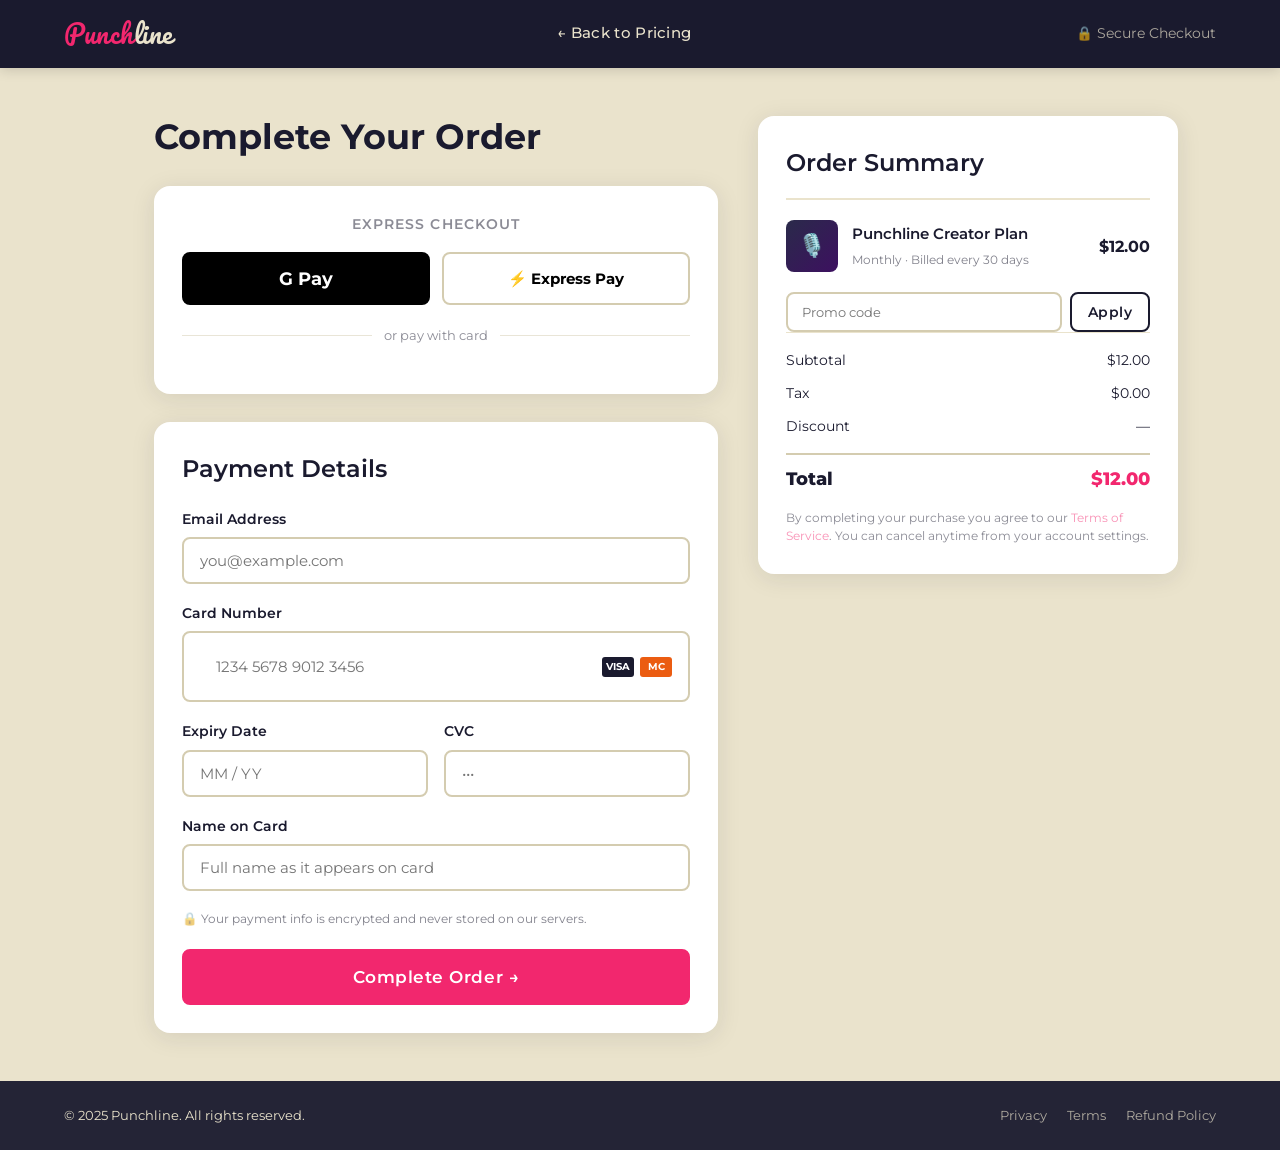
==== checkout.html @ 2063fbf5 "no wonder this didn't work I didn't commit any earlier changes, though it did look like I had" ====
<!DOCTYPE html>
<html lang="en">
<head>
  <meta charset="UTF-8">
  <meta name="viewport" content="width=device-width, initial-scale=1.0">
  <title>Checkout — Punchline</title>
  <link rel="stylesheet" href="css/styles.css">
  <style>
    body { background: var(--cream); }
    .checkout-layout {
      max-width: 1100px; margin: 0 auto;
      padding: 48px 5%;
      display: grid;
      grid-template-columns: 1fr 420px;
      gap: 40px;
      align-items: start;
    }
    .checkout-left h2 { margin-bottom: 28px; }

    /* Express checkout */
    .express-checkout {
      background: var(--white);
      border-radius: var(--radius-lg);
      padding: 28px;
      margin-bottom: 28px;
      box-shadow: var(--shadow);
    }
    .express-checkout h3 { font-size: 0.85rem; letter-spacing: 0.08em; text-transform: uppercase; opacity: 0.5; margin-bottom: 16px; text-align: center; }
    .express-btns { display: flex; gap: 12px; }
    .express-btn {
      flex: 1; padding: 14px; border-radius: var(--radius);
      border: 2px solid var(--cream-dark); background: var(--white);
      font-weight: 700; font-size: 0.95rem; cursor: pointer;
      transition: var(--transition); display: flex; align-items: center; justify-content: center; gap: 8px;
    }
    .express-btn:hover { border-color: var(--navy); box-shadow: var(--shadow); }
    .express-btn.gpay { background: #000; color: #fff; border-color: #000; font-size: 1.1rem; }
    .express-btn.gpay:hover { background: #222; }
    .divider-or {
      display: flex; align-items: center; gap: 12px;
      margin: 20px 0; font-size: 0.82rem; opacity: 0.5;
    }
    .divider-or::before, .divider-or::after { content: ''; flex: 1; height: 1px; background: var(--cream-dark); }

    /* Payment form */
    .payment-form {
      background: var(--white);
      border-radius: var(--radius-lg);
      padding: 28px;
      box-shadow: var(--shadow);
    }
    .payment-form h3 { margin-bottom: 20px; }
    .card-row { display: grid; grid-template-columns: 1fr 1fr; gap: 16px; }

    /* Card input mockup */
    .card-field {
      display: flex; align-items: center;
      border: 2px solid var(--cream-dark);
      border-radius: var(--radius);
      padding: 12px 16px;
      background: var(--white);
      transition: var(--transition);
      gap: 10px;
    }
    .card-field:focus-within { border-color: var(--pink); box-shadow: 0 0 0 3px rgba(242,39,110,0.12); }
    .card-field input { border: none; outline: none; flex: 1; font-family: var(--font-main); font-size: 0.95rem; }
    .card-icons { display: flex; gap: 6px; align-items: center; }
    .card-icon { width: 32px; height: 20px; border-radius: 3px; background: var(--cream-dark); display: flex; align-items: center; justify-content: center; font-size: 0.6rem; font-weight: 700; }

    .secure-note { display: flex; align-items: center; gap: 8px; font-size: 0.78rem; opacity: 0.55; margin-top: 16px; }
    .complete-btn { width: 100%; padding: 16px; margin-top: 20px; font-size: 1.05rem; }

    /* Order summary (right) */
    .order-summary {
      background: var(--white);
      border-radius: var(--radius-lg);
      padding: 28px;
      box-shadow: var(--shadow);
      position: sticky; top: 88px;
    }
    .order-summary h3 { margin-bottom: 20px; padding-bottom: 16px; border-bottom: 2px solid var(--cream); }
    .order-items { display: flex; flex-direction: column; gap: 16px; margin-bottom: 20px; }
    .order-item {
      display: flex; align-items: center; gap: 14px;
    }
    .order-item-img {
      width: 52px; height: 52px; border-radius: var(--radius);
      background: linear-gradient(135deg, var(--navy-light), #3d1060);
      flex-shrink: 0; display: flex; align-items: center; justify-content: center; font-size: 1.4rem;
    }
    .order-item-info { flex: 1; }
    .order-item-info .name { font-weight: 600; font-size: 0.92rem; margin-bottom: 3px; }
    .order-item-info .meta { font-size: 0.78rem; opacity: 0.55; }
    .order-item .price { font-weight: 700; }
    .order-totals { border-top: 1px solid var(--cream); padding-top: 16px; display: flex; flex-direction: column; gap: 10px; }
    .total-row { display: flex; justify-content: space-between; font-size: 0.9rem; }
    .total-row.grand { font-size: 1.1rem; font-weight: 800; padding-top: 10px; border-top: 2px solid var(--cream-dark); margin-top: 4px; }
    .total-row.grand span:last-child { color: var(--pink); }
    .promo-row {
      display: flex; gap: 8px; margin-top: 16px;
    }
    .promo-row input { flex: 1; padding: 10px 14px; border: 2px solid var(--cream-dark); border-radius: var(--radius); font-family: var(--font-main); outline: none; transition: var(--transition); }
    .promo-row input:focus { border-color: var(--pink); }
    .promo-row button { padding: 10px 16px; white-space: nowrap; }

    @media (max-width: 900px) {
      .checkout-layout { grid-template-columns: 1fr; }
      .order-summary { position: static; }
    }
  </style>
</head>
<body>

  <nav class="navbar">
    <a href="index.html" class="logo">Punch<span>line</span></a>
    <div class="nav-links" id="navLinks">
      <a href="pricing.html">← Back to Pricing</a>
    </div>
    <div class="nav-actions">
      <span style="color:var(--cream);font-size:0.85rem;opacity:0.7;">🔒 Secure Checkout</span>
      <button class="hamburger" id="hamburger"><span></span><span></span><span></span></button>
    </div>
  </nav>

  <div class="checkout-layout">

    <!-- LEFT: PAYMENT -->
    <div class="checkout-left">
      <h2>Complete Your Order</h2>

      <!-- Express Checkout -->
      <div class="express-checkout">
        <h3>Express Checkout</h3>
        <div class="express-btns">
          <button class="express-btn gpay">G Pay</button>
          <button class="express-btn">⚡ Express Pay</button>
        </div>
        <div class="divider-or">or pay with card</div>
      </div>

      <!-- Payment Form -->
      <div class="payment-form">
        <h3>Payment Details</h3>

        <div class="form-group">
          <label>Email Address</label>
          <input type="email" placeholder="you@example.com">
        </div>

        <div class="form-group">
          <label>Card Number</label>
          <div class="card-field">
            <input type="text" placeholder="1234 5678 9012 3456" maxlength="19">
            <div class="card-icons">
              <div class="card-icon" style="background:#1a1a2e;color:white;">VISA</div>
              <div class="card-icon" style="background:#eb5c11;color:white;">MC</div>
            </div>
          </div>
        </div>

        <div class="card-row">
          <div class="form-group">
            <label>Expiry Date</label>
            <input type="text" placeholder="MM / YY" maxlength="7">
          </div>
          <div class="form-group">
            <label>CVC</label>
            <input type="text" placeholder="•••" maxlength="4">
          </div>
        </div>

        <div class="form-group">
          <label>Name on Card</label>
          <input type="text" placeholder="Full name as it appears on card">
        </div>

        <div class="secure-note">
          🔒 Your payment info is encrypted and never stored on our servers.
        </div>

        <button class="btn btn-primary complete-btn" onclick="handleCheckout()">
          Complete Order →
        </button>
      </div>
    </div>

    <!-- RIGHT: ORDER SUMMARY -->
    <div class="order-summary">
      <h3>Order Summary</h3>
      <div class="order-items">
        <div class="order-item">
          <div class="order-item-img">🎙️</div>
          <div class="order-item-info">
            <div class="name">Punchline Creator Plan</div>
            <div class="meta">Monthly · Billed every 30 days</div>
          </div>
          <div class="price">$12.00</div>
        </div>
      </div>

      <div class="promo-row">
        <input type="text" placeholder="Promo code">
        <button class="btn btn-outline btn-sm">Apply</button>
      </div>

      <div class="order-totals">
        <div class="total-row"><span>Subtotal</span><span>$12.00</span></div>
        <div class="total-row"><span>Tax</span><span>$0.00</span></div>
        <div class="total-row"><span>Discount</span><span>—</span></div>
        <div class="total-row grand"><span>Total</span><span>$12.00</span></div>
      </div>

      <p style="font-size:0.78rem;opacity:0.5;margin-top:16px;line-height:1.5;">
        By completing your purchase you agree to our <a href="#" style="color:var(--pink);">Terms of Service</a>. You can cancel anytime from your account settings.
      </p>
    </div>

  </div>

  <footer>
    <span>© 2025 Punchline. All rights reserved.</span>
    <div class="footer-links">
      <a href="#">Privacy</a><a href="#">Terms</a><a href="#">Refund Policy</a>
    </div>
  </footer>

  <script>
    function handleCheckout() {
      alert('Order complete! Welcome to Punchline Creator 🎉\n(In production this would process payment and redirect to your dashboard.)');
      window.location.href = 'home2.html';
    }
    document.getElementById('hamburger').addEventListener('click', () => document.getElementById('navLinks').classList.toggle('open'));
  </script>
</body>
</html>
---- css/styles.css ----
/* ============================================
   PUNCHLINE — SHARED STYLES
   Palette: Hot Pink #F2276E | Cream #EAE3CC | Navy #1A1A2E
   Fonts: Montserrat (UI) | Pacifico (brand/scripty)
   ============================================ */

@import url('https://fonts.googleapis.com/css2?family=Montserrat:wght@300;400;500;600;700;800&family=Pacifico&display=swap');

/* ---- CSS VARIABLES ---- */
:root {
  --pink:    #F2276E;
  --pink-dark: #c71d5a;
  --cream:   #EAE3CC;
  --cream-dark: #d4ccb0;
  --navy:    #1A1A2E;
  --navy-light: #2a2a4a;
  --white:   #ffffff;
  --gray-light: #f5f5f0;
  --gray-mid: #aaa;
  --font-main: 'Montserrat', sans-serif;
  --font-brand: 'Pacifico', cursive;
  --radius: 8px;
  --radius-lg: 16px;
  --shadow: 0 4px 24px rgba(26,26,46,0.10);
  --shadow-lg: 0 8px 40px rgba(26,26,46,0.16);
  --transition: 0.22s cubic-bezier(.4,0,.2,1);
}

/* ---- RESET ---- */
*, *::before, *::after { box-sizing: border-box; margin: 0; padding: 0; }
html { scroll-behavior: smooth; }
body {
  font-family: var(--font-main);
  background: var(--cream);
  color: var(--navy);
  line-height: 1.6;
  font-size: 16px;
}
img { max-width: 100%; display: block; }
a { color: inherit; text-decoration: none; }
ul { list-style: none; }
button { cursor: pointer; font-family: var(--font-main); }
input, select, textarea { font-family: var(--font-main); }

/* ---- TYPOGRAPHY ---- */
h1 { font-size: clamp(2rem, 5vw, 3.5rem); font-weight: 800; line-height: 1.1; }
h2 { font-size: clamp(1.4rem, 3vw, 2.2rem); font-weight: 700; line-height: 1.2; }
h3 { font-size: clamp(1.1rem, 2vw, 1.5rem); font-weight: 600; }
h4 { font-size: 1rem; font-weight: 600; }
p  { font-size: 1rem; line-height: 1.7; color: var(--navy); opacity: 0.85; }

.brand-font { font-family: var(--font-brand); }

/* ---- BUTTONS ---- */
.btn {
  display: inline-block;
  padding: 12px 28px;
  border-radius: var(--radius);
  font-weight: 600;
  font-size: 0.95rem;
  letter-spacing: 0.03em;
  transition: var(--transition);
  border: 2px solid transparent;
  cursor: pointer;
}
.btn-primary {
  background: var(--pink);
  color: var(--white);
  border-color: var(--pink);
}
.btn-primary:hover { background: var(--pink-dark); border-color: var(--pink-dark); transform: translateY(-1px); box-shadow: 0 4px 16px rgba(242,39,110,0.3); }
.btn-outline {
  background: transparent;
  color: var(--navy);
  border-color: var(--navy);
}
.btn-outline:hover { background: var(--navy); color: var(--white); transform: translateY(-1px); }
.btn-outline-white {
  background: transparent;
  color: var(--white);
  border-color: var(--white);
}
.btn-outline-white:hover { background: var(--white); color: var(--navy); }
.btn-cream {
  background: var(--cream);
  color: var(--navy);
  border-color: var(--cream);
}
.btn-cream:hover { background: var(--cream-dark); }
.btn-lg { padding: 16px 40px; font-size: 1.05rem; }
.btn-sm { padding: 8px 18px; font-size: 0.85rem; }

/* ---- FORM ELEMENTS ---- */
.form-group { display: flex; flex-direction: column; gap: 6px; margin-bottom: 18px; }
.form-group label { font-weight: 600; font-size: 0.9rem; color: var(--navy); }
.form-group input,
.form-group select,
.form-group textarea {
  padding: 12px 16px;
  border: 2px solid var(--cream-dark);
  border-radius: var(--radius);
  background: var(--white);
  font-size: 0.95rem;
  color: var(--navy);
  transition: var(--transition);
  outline: none;
}
.form-group input:focus,
.form-group select:focus,
.form-group textarea:focus {
  border-color: var(--pink);
  box-shadow: 0 0 0 3px rgba(242,39,110,0.12);
}
.form-group textarea { resize: vertical; min-height: 100px; }

/* ---- NAVBAR SHARED ---- */
.navbar {
  display: flex;
  align-items: center;
  justify-content: space-between;
  padding: 0 5%;
  height: 68px;
  background: var(--navy);
  position: sticky;
  top: 0;
  z-index: 100;
  box-shadow: 0 2px 12px rgba(0,0,0,0.15);
}
.navbar .logo {
  font-family: var(--font-brand);
  font-size: 1.6rem;
  color: var(--pink);
  letter-spacing: 0.02em;
}
.navbar .logo span { color: var(--cream); }
.navbar .nav-links {
  display: flex;
  align-items: center;
  gap: 28px;
}
.navbar .nav-links a {
  color: var(--cream);
  font-weight: 500;
  font-size: 0.92rem;
  letter-spacing: 0.02em;
  transition: var(--transition);
  position: relative;
}
.navbar .nav-links a:hover { color: var(--pink); }
.navbar .nav-links a::after {
  content: '';
  position: absolute;
  bottom: -3px; left: 0;
  width: 0; height: 2px;
  background: var(--pink);
  transition: var(--transition);
}
.navbar .nav-links a:hover::after { width: 100%; }
.navbar .nav-actions { display: flex; gap: 12px; align-items: center; }

/* ---- DEAL BANNER (merch) ---- */
.deal-banner {
  background: var(--pink);
  color: var(--white);
  font-size: 0.85rem;
  font-weight: 600;
  letter-spacing: 0.06em;
  text-align: center;
  padding: 8px 0;
  overflow: hidden;
}
.deal-banner .marquee {
  display: inline-block;
  white-space: nowrap;
  animation: marquee 22s linear infinite;
}
@keyframes marquee {
  0% { transform: translateX(100vw); }
  100% { transform: translateX(-100%); }
}

/* ---- HERO ---- */
.hero {
  min-height: 520px;
  display: flex;
  align-items: center;
  justify-content: center;
  flex-direction: column;
  text-align: center;
  padding: 80px 5%;
  position: relative;
  overflow: hidden;
  background: var(--navy);
}
.hero::before {
  content: '';
  position: absolute; inset: 0;
  background: radial-gradient(ellipse at 60% 40%, rgba(242,39,110,0.18) 0%, transparent 65%),
              radial-gradient(ellipse at 20% 80%, rgba(234,227,204,0.07) 0%, transparent 50%);
  pointer-events: none;
}
.hero h1 { color: var(--white); position: relative; z-index: 1; }
.hero h2 { color: var(--cream); font-weight: 400; font-size: clamp(1rem, 2.5vw, 1.4rem); opacity: 0.85; position: relative; z-index: 1; margin-top: 12px; }
.hero .hero-actions { display: flex; gap: 16px; margin-top: 36px; flex-wrap: wrap; justify-content: center; position: relative; z-index: 1; }
.hero-img-placeholder {
  width: 100%;
  max-height: 380px;
  background: linear-gradient(135deg, var(--navy-light) 0%, #2d1040 100%);
  border-radius: var(--radius-lg);
  display: flex;
  align-items: center;
  justify-content: center;
  color: var(--gray-mid);
  font-size: 0.9rem;
  letter-spacing: 0.08em;
  min-height: 220px;
  overflow: hidden;
  position: relative;
}
.hero-img-placeholder::after {
  content: '[ HERO IMAGE ]';
  position: absolute;
  color: rgba(255,255,255,0.2);
  font-size: 0.8rem;
  letter-spacing: 0.1em;
}

/* ---- CARDS ---- */
.card {
  background: var(--white);
  border-radius: var(--radius-lg);
  box-shadow: var(--shadow);
  overflow: hidden;
  transition: var(--transition);
}
.card:hover { transform: translateY(-4px); box-shadow: var(--shadow-lg); }
.card-body { padding: 24px; }
.card-title { font-weight: 700; font-size: 1.05rem; margin-bottom: 8px; }
.card-text { font-size: 0.9rem; opacity: 0.75; }

/* ---- SECTION WRAPPER ---- */
.section { padding: 72px 5%; }
.section-alt { background: var(--navy); color: var(--white); }
.section-alt p { color: var(--cream); }
.section-cream { background: var(--cream); }
.container { max-width: 1180px; margin: 0 auto; }
.section-title { margin-bottom: 40px; }
.section-title h2 { margin-bottom: 8px; }
.section-title p { opacity: 0.65; }

/* ---- DIVIDER ---- */
.divider { height: 3px; background: linear-gradient(90deg, var(--pink), var(--cream)); border: none; margin: 0; }
.divider-thin { height: 1px; background: var(--cream-dark); border: none; margin: 32px 0; }

/* ---- FOOTER ---- */
footer {
  background: var(--navy);
  color: var(--cream);
  padding: 24px 5%;
  display: flex;
  align-items: center;
  justify-content: space-between;
  flex-wrap: wrap;
  gap: 12px;
  font-size: 0.82rem;
  opacity: 0.95;
}
footer a { color: var(--cream); opacity: 0.7; transition: var(--transition); }
footer a:hover { color: var(--pink); opacity: 1; }
footer .footer-links { display: flex; gap: 20px; flex-wrap: wrap; }

/* ---- PRICING BOXES ---- */
.pricing-grid {
  display: grid;
  grid-template-columns: repeat(auto-fit, minmax(260px, 1fr));
  gap: 28px;
  margin-top: 32px;
}
.pricing-card {
  background: var(--white);
  border-radius: var(--radius-lg);
  padding: 36px 28px;
  box-shadow: var(--shadow);
  border: 2px solid transparent;
  transition: var(--transition);
  display: flex;
  flex-direction: column;
  gap: 16px;
}
.pricing-card:hover, .pricing-card.featured { border-color: var(--pink); transform: translateY(-4px); box-shadow: var(--shadow-lg); }
.pricing-card.featured { background: var(--navy); color: var(--white); }
.pricing-card.featured p { color: var(--cream); }
.pricing-card .price { font-size: 2.8rem; font-weight: 800; color: var(--pink); line-height: 1; }
.pricing-card .price span { font-size: 1rem; font-weight: 400; opacity: 0.6; }
.pricing-card ul { display: flex; flex-direction: column; gap: 10px; }
.pricing-card ul li { font-size: 0.9rem; display: flex; align-items: center; gap: 8px; }
.pricing-card ul li::before { content: '✓'; color: var(--pink); font-weight: 700; }

/* ---- CAROUSEL PLACEHOLDER ---- */
.carousel-container {
  position: relative;
  overflow: hidden;
  border-radius: var(--radius-lg);
  background: var(--navy-light);
}
.carousel-track {
  display: flex;
  transition: transform 0.4s cubic-bezier(.4,0,.2,1);
}
.carousel-slide {
  min-width: 100%;
  min-height: 260px;
  display: flex;
  align-items: center;
  justify-content: center;
  font-size: 0.85rem;
  color: rgba(255,255,255,0.3);
  letter-spacing: 0.1em;
  background: linear-gradient(135deg, var(--navy-light), #2d1040);
  position: relative;
}
.carousel-slide img { width: 100%; height: 100%; object-fit: cover; position: absolute; inset: 0; }
.carousel-btn {
  position: absolute;
  top: 50%; transform: translateY(-50%);
  background: rgba(255,255,255,0.15);
  border: none;
  color: white;
  width: 40px; height: 40px;
  border-radius: 50%;
  font-size: 1.1rem;
  display: flex; align-items: center; justify-content: center;
  cursor: pointer;
  transition: var(--transition);
  backdrop-filter: blur(4px);
  z-index: 2;
}
.carousel-btn:hover { background: var(--pink); }
.carousel-btn.prev { left: 12px; }
.carousel-btn.next { right: 12px; }
.carousel-dots { display: flex; justify-content: center; gap: 8px; padding: 12px 0; }
.carousel-dot { width: 8px; height: 8px; border-radius: 50%; background: var(--cream-dark); border: none; cursor: pointer; transition: var(--transition); }
.carousel-dot.active { background: var(--pink); }

/* ---- MODAL (login) ---- */
.modal-overlay {
  display: none;
  position: fixed; inset: 0;
  background: rgba(26,26,46,0.7);
  backdrop-filter: blur(4px);
  z-index: 200;
  align-items: center;
  justify-content: center;
}
.modal-overlay.active { display: flex; }
.modal {
  background: var(--white);
  border-radius: var(--radius-lg);
  padding: 40px;
  width: min(440px, 92vw);
  position: relative;
  box-shadow: var(--shadow-lg);
  animation: modalIn 0.22s cubic-bezier(.4,0,.2,1);
}
@keyframes modalIn { from { opacity: 0; transform: translateY(24px) scale(0.97); } to { opacity: 1; transform: none; } }
.modal-close {
  position: absolute; top: 16px; right: 20px;
  background: none; border: none;
  font-size: 1.4rem; color: var(--gray-mid);
  cursor: pointer; line-height: 1;
  transition: var(--transition);
}
.modal-close:hover { color: var(--pink); }
.modal h2 { margin-bottom: 24px; }

/* ---- FORUM ---- */
.forum-section { margin-bottom: 32px; }
.forum-category {
  background: var(--white);
  border-radius: var(--radius);
  margin-bottom: 8px;
  border: 1px solid var(--cream-dark);
  overflow: hidden;
}
.forum-category-header {
  display: flex;
  justify-content: space-between;
  align-items: center;
  padding: 16px 20px;
  font-weight: 600;
  cursor: pointer;
  transition: var(--transition);
}
.forum-category-header:hover { background: var(--gray-light); }
.forum-post {
  padding: 16px 20px;
  border-top: 1px solid var(--cream-dark);
  font-size: 0.9rem;
}
.forum-post .post-title { font-weight: 600; margin-bottom: 4px; }
.forum-post .post-meta { font-size: 0.78rem; color: var(--gray-mid); }

/* ---- PRODUCT ---- */
.color-swatch {
  width: 28px; height: 28px;
  border-radius: 50%;
  border: 2px solid transparent;
  cursor: pointer;
  transition: var(--transition);
}
.color-swatch.active, .color-swatch:hover { border-color: var(--navy); transform: scale(1.15); }
.size-btn {
  padding: 8px 14px;
  border: 2px solid var(--cream-dark);
  border-radius: var(--radius);
  background: var(--white);
  font-weight: 600;
  font-size: 0.85rem;
  cursor: pointer;
  transition: var(--transition);
}
.size-btn.active, .size-btn:hover { border-color: var(--pink); color: var(--pink); }

/* ---- QUANTITY ---- */
.qty-control {
  display: flex; align-items: center; gap: 0;
  border: 2px solid var(--cream-dark);
  border-radius: var(--radius);
  overflow: hidden;
  width: fit-content;
}
.qty-control button {
  background: var(--cream);
  border: none;
  width: 36px; height: 36px;
  font-size: 1.1rem;
  font-weight: 700;
  transition: var(--transition);
}
.qty-control button:hover { background: var(--pink); color: var(--white); }
.qty-control input {
  width: 48px; height: 36px;
  border: none; border-left: 2px solid var(--cream-dark); border-right: 2px solid var(--cream-dark);
  text-align: center;
  font-weight: 600;
  font-size: 0.95rem;
  outline: none;
}

/* ---- TAGS / BADGES ---- */
.badge {
  display: inline-block;
  padding: 4px 12px;
  border-radius: 100px;
  font-size: 0.75rem;
  font-weight: 700;
  letter-spacing: 0.06em;
  text-transform: uppercase;
}
.badge-pink { background: rgba(242,39,110,0.12); color: var(--pink); }
.badge-navy { background: var(--navy); color: var(--white); }
.badge-cream { background: var(--cream); color: var(--navy); }

/* ---- IMAGE SLIDER ---- */
.img-slider-placeholder {
  width: 100%;
  aspect-ratio: 16/6;
  background: linear-gradient(135deg, var(--navy-light), #3d1060);
  border-radius: var(--radius-lg);
  display: flex; align-items: center; justify-content: center;
  color: rgba(255,255,255,0.2);
  font-size: 0.8rem; letter-spacing: 0.1em;
  position: relative;
}

/* ---- RESPONSIVE ---- */
@media (max-width: 768px) {
  .navbar .nav-links { display: none; }
  .navbar .nav-links.open { display: flex; flex-direction: column; position: absolute; top: 68px; left: 0; right: 0; background: var(--navy); padding: 20px 5%; gap: 16px; z-index: 99; }
  .hamburger { display: flex !important; }
  .section { padding: 48px 5%; }
  footer { flex-direction: column; text-align: center; }
}
.hamburger {
  display: none;
  flex-direction: column; gap: 5px;
  background: none; border: none;
  cursor: pointer; padding: 4px;
}
.hamburger span { display: block; width: 24px; height: 2px; background: var(--cream); border-radius: 2px; transition: var(--transition); }

/* ---- UTILITY ---- */
.text-pink { color: var(--pink); }
.text-cream { color: var(--cream); }
.text-navy { color: var(--navy); }
.text-center { text-align: center; }
.mt-8  { margin-top: 8px; }
.mt-16 { margin-top: 16px; }
.mt-24 { margin-top: 24px; }
.mt-40 { margin-top: 40px; }
.mb-8  { margin-bottom: 8px; }
.mb-16 { margin-bottom: 16px; }
.mb-24 { margin-bottom: 24px; }
.flex { display: flex; }
.flex-center { display: flex; align-items: center; justify-content: center; }
.gap-8  { gap: 8px; }
.gap-16 { gap: 16px; }
.gap-24 { gap: 24px; }
.grid-2 { display: grid; grid-template-columns: 1fr 1fr; gap: 32px; }
.grid-3 { display: grid; grid-template-columns: repeat(3, 1fr); gap: 28px; }
.grid-4 { display: grid; grid-template-columns: repeat(4, 1fr); gap: 24px; }
@media (max-width: 900px) { .grid-3, .grid-4 { grid-template-columns: repeat(2, 1fr); } }
@media (max-width: 600px) { .grid-2, .grid-3, .grid-4 { grid-template-columns: 1fr; } }
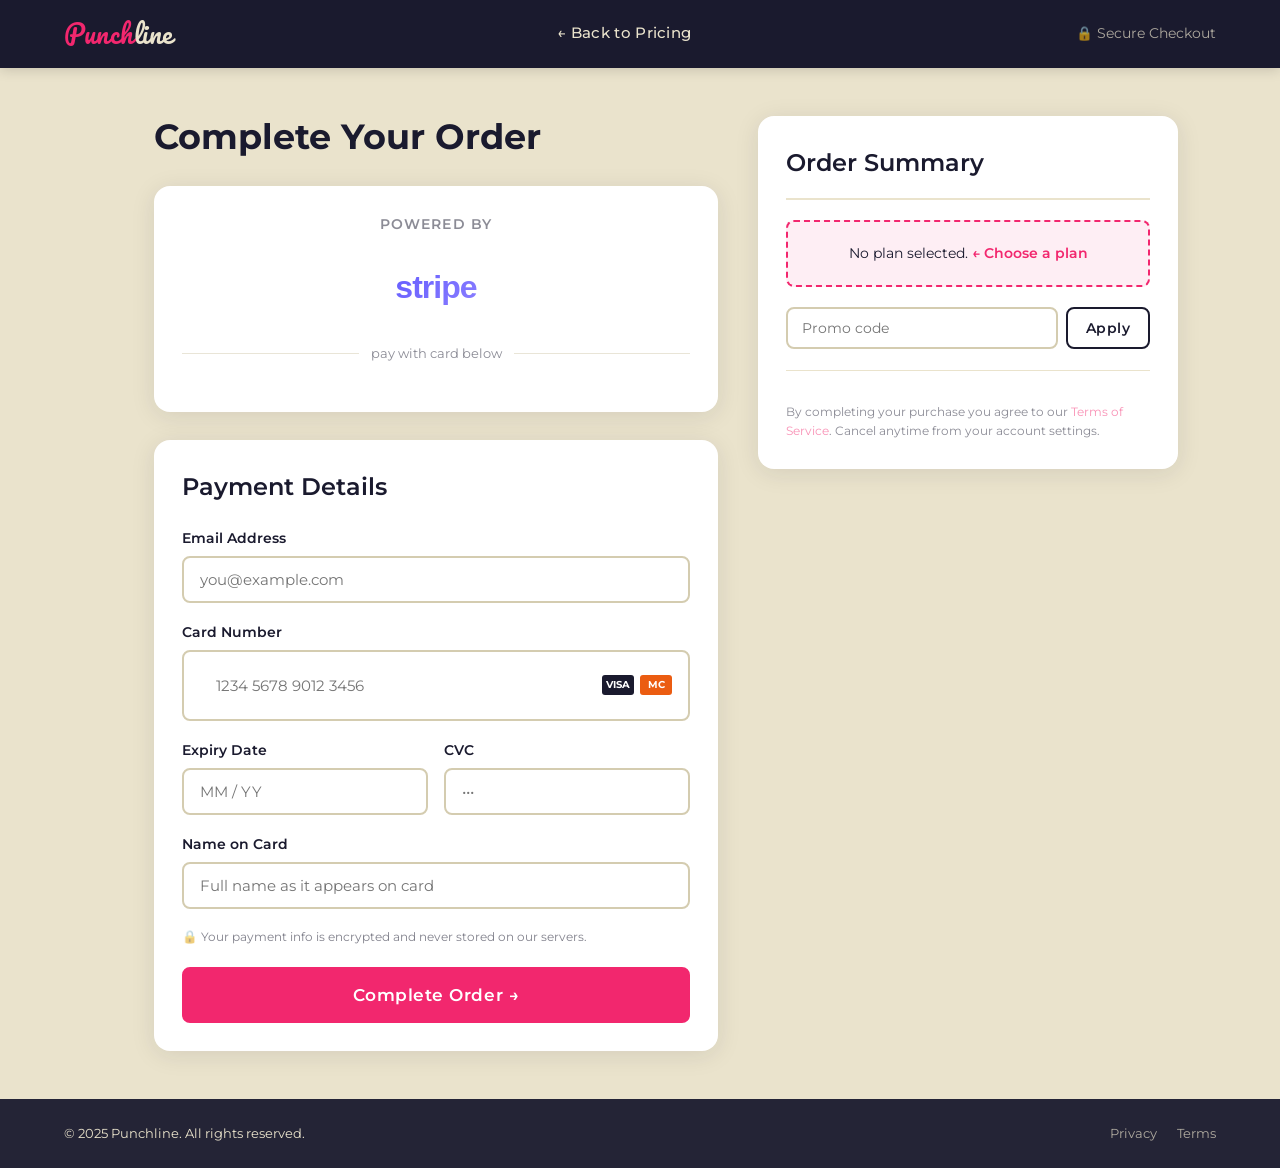
==== commit 89d1bbbb: "updating the checkout regular" ====
--- a/checkout.html
+++ b/checkout.html
@@ -1,4 +1,3 @@
-
 <!DOCTYPE html>
 <html lang="en">
 <head>
@@ -9,105 +8,71 @@
   <style>
     body { background: var(--cream); }
     .checkout-layout {
-      max-width: 1100px; margin: 0 auto;
-      padding: 48px 5%;
-      display: grid;
-      grid-template-columns: 1fr 420px;
-      gap: 40px;
-      align-items: start;
+      max-width: 1100px; margin: 0 auto; padding: 48px 5%;
+      display: grid; grid-template-columns: 1fr 420px; gap: 40px; align-items: start;
     }
     .checkout-left h2 { margin-bottom: 28px; }
 
-    /* Express checkout */
     .express-checkout {
-      background: var(--white);
-      border-radius: var(--radius-lg);
-      padding: 28px;
-      margin-bottom: 28px;
-      box-shadow: var(--shadow);
+      background: var(--white); border-radius: var(--radius-lg);
+      padding: 28px; margin-bottom: 28px; box-shadow: var(--shadow);
     }
     .express-checkout h3 { font-size: 0.85rem; letter-spacing: 0.08em; text-transform: uppercase; opacity: 0.5; margin-bottom: 16px; text-align: center; }
-    .express-btns { display: flex; gap: 12px; }
-    .express-btn {
-      flex: 1; padding: 14px; border-radius: var(--radius);
-      border: 2px solid var(--cream-dark); background: var(--white);
-      font-weight: 700; font-size: 0.95rem; cursor: pointer;
-      transition: var(--transition); display: flex; align-items: center; justify-content: center; gap: 8px;
-    }
-    .express-btn:hover { border-color: var(--navy); box-shadow: var(--shadow); }
-    .express-btn.gpay { background: #000; color: #fff; border-color: #000; font-size: 1.1rem; }
-    .express-btn.gpay:hover { background: #222; }
-    .divider-or {
-      display: flex; align-items: center; gap: 12px;
-      margin: 20px 0; font-size: 0.82rem; opacity: 0.5;
-    }
+    .divider-or { display: flex; align-items: center; gap: 12px; margin: 20px 0; font-size: 0.82rem; opacity: 0.5; }
     .divider-or::before, .divider-or::after { content: ''; flex: 1; height: 1px; background: var(--cream-dark); }
 
-    /* Payment form */
-    .payment-form {
-      background: var(--white);
-      border-radius: var(--radius-lg);
-      padding: 28px;
-      box-shadow: var(--shadow);
-    }
+    .payment-form { background: var(--white); border-radius: var(--radius-lg); padding: 28px; box-shadow: var(--shadow); }
     .payment-form h3 { margin-bottom: 20px; }
     .card-row { display: grid; grid-template-columns: 1fr 1fr; gap: 16px; }
-
-    /* Card input mockup */
     .card-field {
       display: flex; align-items: center;
-      border: 2px solid var(--cream-dark);
-      border-radius: var(--radius);
-      padding: 12px 16px;
-      background: var(--white);
-      transition: var(--transition);
-      gap: 10px;
+      border: 2px solid var(--cream-dark); border-radius: var(--radius);
+      padding: 12px 16px; background: var(--white); transition: var(--transition); gap: 10px;
     }
     .card-field:focus-within { border-color: var(--pink); box-shadow: 0 0 0 3px rgba(242,39,110,0.12); }
     .card-field input { border: none; outline: none; flex: 1; font-family: var(--font-main); font-size: 0.95rem; }
-    .card-icons { display: flex; gap: 6px; align-items: center; }
-    .card-icon { width: 32px; height: 20px; border-radius: 3px; background: var(--cream-dark); display: flex; align-items: center; justify-content: center; font-size: 0.6rem; font-weight: 700; }
-
     .secure-note { display: flex; align-items: center; gap: 8px; font-size: 0.78rem; opacity: 0.55; margin-top: 16px; }
     .complete-btn { width: 100%; padding: 16px; margin-top: 20px; font-size: 1.05rem; }
 
-    /* Order summary (right) */
+    /* Order summary */
     .order-summary {
-      background: var(--white);
-      border-radius: var(--radius-lg);
-      padding: 28px;
-      box-shadow: var(--shadow);
-      position: sticky; top: 88px;
+      background: var(--white); border-radius: var(--radius-lg);
+      padding: 28px; box-shadow: var(--shadow); position: sticky; top: 88px;
     }
     .order-summary h3 { margin-bottom: 20px; padding-bottom: 16px; border-bottom: 2px solid var(--cream); }
-    .order-items { display: flex; flex-direction: column; gap: 16px; margin-bottom: 20px; }
-    .order-item {
-      display: flex; align-items: center; gap: 14px;
-    }
-    .order-item-img {
-      width: 52px; height: 52px; border-radius: var(--radius);
-      background: linear-gradient(135deg, var(--navy-light), #3d1060);
-      flex-shrink: 0; display: flex; align-items: center; justify-content: center; font-size: 1.4rem;
-    }
-    .order-item-info { flex: 1; }
-    .order-item-info .name { font-weight: 600; font-size: 0.92rem; margin-bottom: 3px; }
-    .order-item-info .meta { font-size: 0.78rem; opacity: 0.55; }
-    .order-item .price { font-weight: 700; }
+    .plan-display {
+      background: var(--cream); border-radius: var(--radius);
+      padding: 16px 18px; margin-bottom: 20px; display: flex; gap: 14px; align-items: center;
+    }
+    .plan-icon { font-size: 1.8rem; }
+    .plan-name { font-weight: 700; font-size: 1rem; }
+    .plan-billing { font-size: 0.78rem; opacity: 0.55; margin-top: 2px; }
+    .plan-price-display { font-size: 1.5rem; font-weight: 800; color: var(--pink); margin-left: auto; white-space: nowrap; }
+
     .order-totals { border-top: 1px solid var(--cream); padding-top: 16px; display: flex; flex-direction: column; gap: 10px; }
     .total-row { display: flex; justify-content: space-between; font-size: 0.9rem; }
     .total-row.grand { font-size: 1.1rem; font-weight: 800; padding-top: 10px; border-top: 2px solid var(--cream-dark); margin-top: 4px; }
     .total-row.grand span:last-child { color: var(--pink); }
-    .promo-row {
-      display: flex; gap: 8px; margin-top: 16px;
-    }
-    .promo-row input { flex: 1; padding: 10px 14px; border: 2px solid var(--cream-dark); border-radius: var(--radius); font-family: var(--font-main); outline: none; transition: var(--transition); }
+    .total-row.discount { color: #27ae60; font-weight: 600; }
+
+    .promo-row { display: flex; gap: 8px; margin-top: 16px; }
+    .promo-row input { flex: 1; padding: 10px 14px; border: 2px solid var(--cream-dark); border-radius: var(--radius); font-family: var(--font-main); outline: none; transition: var(--transition); font-size: 0.88rem; }
     .promo-row input:focus { border-color: var(--pink); }
-    .promo-row button { padding: 10px 16px; white-space: nowrap; }
+    .promo-msg { font-size: 0.78rem; margin-top: 6px; min-height: 1.2em; }
+    .promo-msg.ok  { color: #27ae60; }
+    .promo-msg.err { color: #c0392b; }
+
+    .no-plan-msg {
+      background: rgba(242,39,110,0.08); border: 2px dashed var(--pink);
+      border-radius: var(--radius); padding: 20px; text-align: center;
+      font-size: 0.9rem; margin-bottom: 20px;
+    }
 
     @media (max-width: 900px) {
       .checkout-layout { grid-template-columns: 1fr; }
       .order-summary { position: static; }
     }
+    @media (max-width: 600px) { .card-row { grid-template-columns: 1fr; } }
   </style>
 </head>
 <body>
@@ -124,113 +89,145 @@
   </nav>
 
   <div class="checkout-layout">
-
-    <!-- LEFT: PAYMENT -->
     <div class="checkout-left">
       <h2>Complete Your Order</h2>
 
-      <!-- Express Checkout -->
+      <!-- Stripe wordmark -->
       <div class="express-checkout">
-        <h3>Express Checkout</h3>
-        <div class="express-btns">
-          <button class="express-btn gpay">G Pay</button>
-          <button class="express-btn">⚡ Express Pay</button>
+        <h3>Powered by</h3>
+        <div style="display:flex;align-items:center;justify-content:center;padding:10px 0;">
+          <div style="font-family:'Helvetica Neue',Helvetica,sans-serif;font-size:2rem;font-weight:700;letter-spacing:-0.03em;background:linear-gradient(135deg,#635BFF 0%,#8B7FFF 100%);-webkit-background-clip:text;-webkit-text-fill-color:transparent;background-clip:text;user-select:none;">stripe</div>
         </div>
-        <div class="divider-or">or pay with card</div>
+        <div class="divider-or">pay with card below</div>
       </div>
 
-      <!-- Payment Form -->
       <div class="payment-form">
         <h3>Payment Details</h3>
-
-        <div class="form-group">
-          <label>Email Address</label>
-          <input type="email" placeholder="you@example.com">
-        </div>
-
+        <div class="form-group"><label>Email Address</label><input type="email" placeholder="you@example.com"></div>
         <div class="form-group">
           <label>Card Number</label>
           <div class="card-field">
             <input type="text" placeholder="1234 5678 9012 3456" maxlength="19">
-            <div class="card-icons">
-              <div class="card-icon" style="background:#1a1a2e;color:white;">VISA</div>
-              <div class="card-icon" style="background:#eb5c11;color:white;">MC</div>
+            <div style="display:flex;gap:6px;align-items:center;">
+              <div style="width:32px;height:20px;border-radius:3px;background:#1a1a2e;color:white;display:flex;align-items:center;justify-content:center;font-size:0.6rem;font-weight:700;">VISA</div>
+              <div style="width:32px;height:20px;border-radius:3px;background:#eb5c11;color:white;display:flex;align-items:center;justify-content:center;font-size:0.6rem;font-weight:700;">MC</div>
             </div>
           </div>
         </div>
-
         <div class="card-row">
-          <div class="form-group">
-            <label>Expiry Date</label>
-            <input type="text" placeholder="MM / YY" maxlength="7">
-          </div>
-          <div class="form-group">
-            <label>CVC</label>
-            <input type="text" placeholder="•••" maxlength="4">
-          </div>
+          <div class="form-group"><label>Expiry Date</label><input type="text" placeholder="MM / YY" maxlength="7"></div>
+          <div class="form-group"><label>CVC</label><input type="text" placeholder="•••" maxlength="4"></div>
         </div>
-
-        <div class="form-group">
-          <label>Name on Card</label>
-          <input type="text" placeholder="Full name as it appears on card">
-        </div>
-
-        <div class="secure-note">
-          🔒 Your payment info is encrypted and never stored on our servers.
-        </div>
-
-        <button class="btn btn-primary complete-btn" onclick="handleCheckout()">
-          Complete Order →
-        </button>
+        <div class="form-group"><label>Name on Card</label><input type="text" placeholder="Full name as it appears on card"></div>
+        <div class="secure-note">🔒 Your payment info is encrypted and never stored on our servers.</div>
+        <button class="btn btn-primary complete-btn" id="completeBtn">Complete Order →</button>
       </div>
     </div>
 
-    <!-- RIGHT: ORDER SUMMARY -->
+    <!-- ORDER SUMMARY -->
     <div class="order-summary">
       <h3>Order Summary</h3>
-      <div class="order-items">
-        <div class="order-item">
-          <div class="order-item-img">🎙️</div>
-          <div class="order-item-info">
-            <div class="name">Punchline Creator Plan</div>
-            <div class="meta">Monthly · Billed every 30 days</div>
-          </div>
-          <div class="price">$12.00</div>
-        </div>
+      <div id="planDisplay"></div>
+
+      <div class="promo-row">
+        <input type="text" id="promoInput" placeholder="Promo code">
+        <button class="btn btn-outline btn-sm" id="promoApplyBtn">Apply</button>
       </div>
-
-      <div class="promo-row">
-        <input type="text" placeholder="Promo code">
-        <button class="btn btn-outline btn-sm">Apply</button>
-      </div>
-
-      <div class="order-totals">
-        <div class="total-row"><span>Subtotal</span><span>$12.00</span></div>
-        <div class="total-row"><span>Tax</span><span>$0.00</span></div>
-        <div class="total-row"><span>Discount</span><span>—</span></div>
-        <div class="total-row grand"><span>Total</span><span>$12.00</span></div>
-      </div>
+      <div class="promo-msg" id="promoMsg"></div>
+
+      <div class="order-totals" id="orderTotals"></div>
 
       <p style="font-size:0.78rem;opacity:0.5;margin-top:16px;line-height:1.5;">
-        By completing your purchase you agree to our <a href="#" style="color:var(--pink);">Terms of Service</a>. You can cancel anytime from your account settings.
+        By completing your purchase you agree to our <a href="#" style="color:var(--pink);">Terms of Service</a>. Cancel anytime from your account settings.
       </p>
     </div>
-
   </div>
 
   <footer>
     <span>© 2025 Punchline. All rights reserved.</span>
     <div class="footer-links">
-      <a href="#">Privacy</a><a href="#">Terms</a><a href="#">Refund Policy</a>
+      <a href="#">Privacy</a><a href="#">Terms</a>
     </div>
   </footer>
 
   <script>
-    function handleCheckout() {
-      alert('Order complete! Welcome to Punchline Creator 🎉\n(In production this would process payment and redirect to your dashboard.)');
-      window.location.href = 'home2.html';
-    }
+    // ---- Load plan from localStorage ----
+    const planData = JSON.parse(localStorage.getItem('punchline_checkout_plan') || 'null');
+
+    const planDisplay  = document.getElementById('planDisplay');
+    const orderTotals  = document.getElementById('orderTotals');
+
+    let basePrice    = 0;
+    let appliedCode  = '';
+    let appliedPct   = 0;
+
+    if (planData) {
+      basePrice = parseFloat(planData.price);
+      planDisplay.innerHTML = `
+        <div class="plan-display">
+          <div class="plan-icon">🎙️</div>
+          <div>
+            <div class="plan-name">Punchline ${planData.plan}</div>
+            <div class="plan-billing">${planData.billing} plan${planData.billing === 'Annual' ? ' · billed yearly' : ' · billed monthly'}</div>
+          </div>
+          <div class="plan-price-display">$${parseFloat(planData.monthly).toFixed(2)}<span style="font-size:0.75rem;font-weight:400;opacity:0.6;">/mo</span></div>
+        </div>`;
+    } else {
+      planDisplay.innerHTML = `
+        <div class="no-plan-msg">
+          No plan selected. <a href="pricing.html" style="color:var(--pink);font-weight:600;">← Choose a plan</a>
+        </div>`;
+    }
+
+    function renderTotals() {
+      if (!planData) { orderTotals.innerHTML = ''; return; }
+      const price    = basePrice;
+      const discount = appliedPct > 0 ? price * (appliedPct / 100) : 0;
+      const total    = price - discount;
+      const isAnnual = planData.billing === 'Annual';
+      let html = `<div class="total-row"><span>${isAnnual ? 'Annual subtotal' : 'Monthly subtotal'}</span><span>$${price.toFixed(2)}</span></div>`;
+      if (discount > 0) {
+        html += `<div class="total-row discount"><span>Promo (${appliedCode} −${appliedPct}%)</span><span>−$${discount.toFixed(2)}</span></div>`;
+      }
+      html += `<div class="total-row"><span>Tax</span><span>$0.00</span></div>`;
+      html += `<div class="total-row grand"><span>Total${isAnnual ? ' today' : ' /mo'}</span><span>$${total.toFixed(2)}</span></div>`;
+      orderTotals.innerHTML = html;
+    }
+    renderTotals();
+
+    // ---- Promo code (demo codes) ----
+    const DEMO_CODES = { 'LAUNCH20': 20, 'COMEDY10': 10, 'PUNCHLINE': 15 };
+
+    document.getElementById('promoApplyBtn').addEventListener('click', applyPromo);
+    document.getElementById('promoInput').addEventListener('keydown', e => { if (e.key === 'Enter') applyPromo(); });
+
+    function applyPromo() {
+      const input = document.getElementById('promoInput').value.trim().toUpperCase();
+      const msg   = document.getElementById('promoMsg');
+      if (!input) { msg.className = 'promo-msg err'; msg.textContent = 'Please enter a code.'; return; }
+      if (DEMO_CODES[input]) {
+        appliedCode = input;
+        appliedPct  = DEMO_CODES[input];
+        msg.className   = 'promo-msg ok';
+        msg.textContent = `✓ Code "${input}" applied — ${appliedPct}% off!`;
+        renderTotals();
+      } else {
+        msg.className   = 'promo-msg err';
+        msg.textContent = "That code isn't valid or has expired.";
+      }
+    }
+
+    // ---- Complete order ----
+    document.getElementById('completeBtn').addEventListener('click', () => {
+      if (!planData) { alert('Please select a plan first.'); window.location.href = 'pricing.html'; return; }
+      const discount = appliedPct > 0 ? basePrice * (appliedPct / 100) : 0;
+      const total    = basePrice - discount;
+      alert(`Order complete! Welcome to Punchline ${planData.plan} 🎉\n\nPlan: ${planData.label}\nTotal: $${total.toFixed(2)}\n\n(In production this would process payment via Stripe and redirect to your dashboard.)`);
+      localStorage.removeItem('punchline_checkout_plan');
+      window.location.href = 'signup.html';
+    });
+
     document.getElementById('hamburger').addEventListener('click', () => document.getElementById('navLinks').classList.toggle('open'));
   </script>
 </body>
-</html>
+</html>
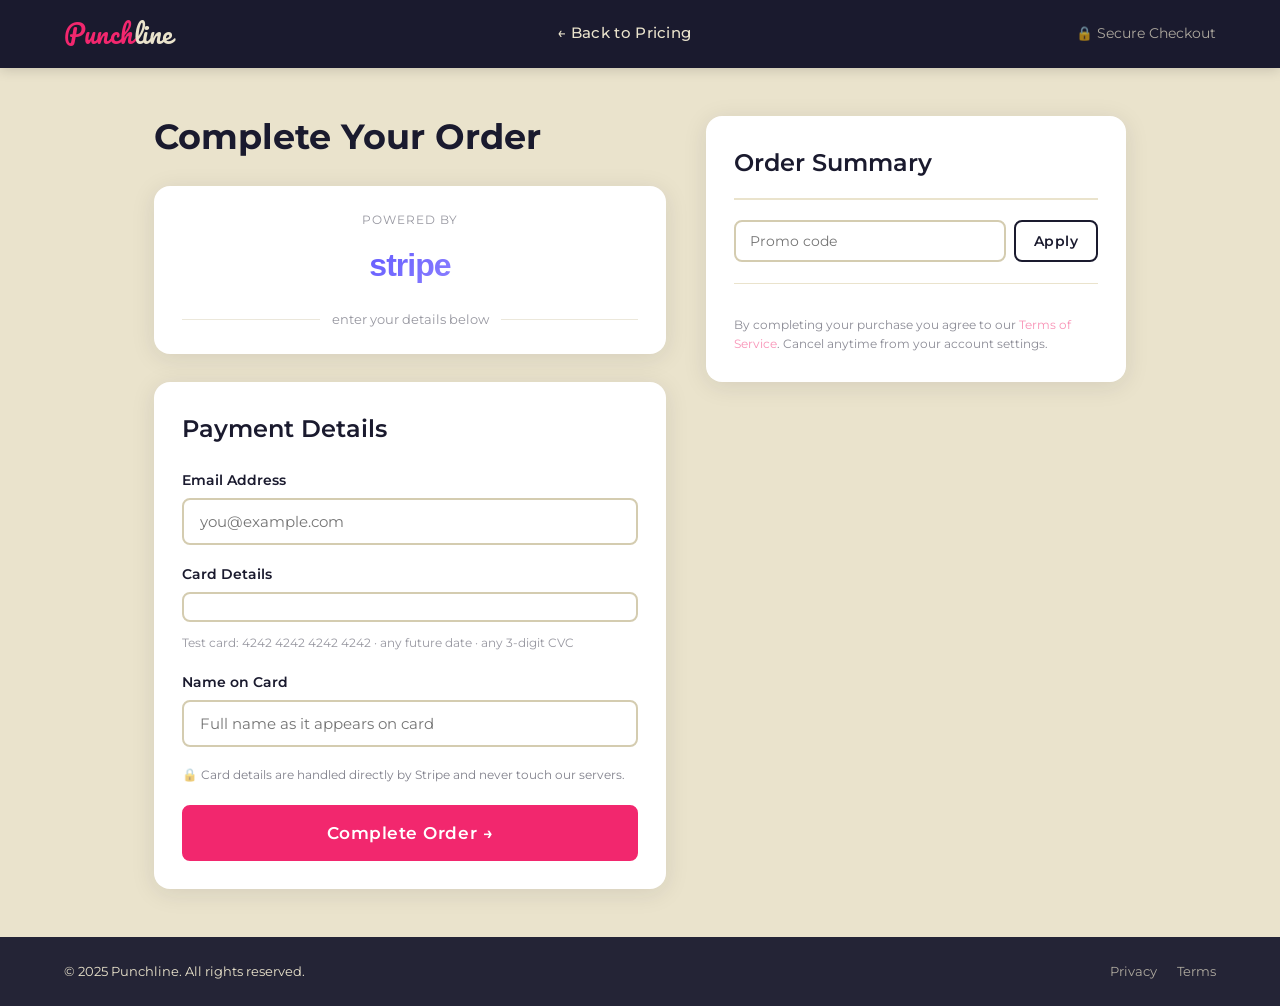
==== commit 7f1ac534: "testing new stuff to put with server" ====
--- a/checkout.html
+++ b/checkout.html
@@ -5,6 +5,7 @@
   <meta name="viewport" content="width=device-width, initial-scale=1.0">
   <title>Checkout — Punchline</title>
   <link rel="stylesheet" href="css/styles.css">
+  <script src="https://js.stripe.com/v3/"></script>
   <style>
     body { background: var(--cream); }
     .checkout-layout {
@@ -13,28 +14,50 @@
     }
     .checkout-left h2 { margin-bottom: 28px; }
 
-    .express-checkout {
+    .stripe-banner {
       background: var(--white); border-radius: var(--radius-lg);
-      padding: 28px; margin-bottom: 28px; box-shadow: var(--shadow);
-    }
-    .express-checkout h3 { font-size: 0.85rem; letter-spacing: 0.08em; text-transform: uppercase; opacity: 0.5; margin-bottom: 16px; text-align: center; }
-    .divider-or { display: flex; align-items: center; gap: 12px; margin: 20px 0; font-size: 0.82rem; opacity: 0.5; }
+      padding: 24px 28px; margin-bottom: 28px; box-shadow: var(--shadow); text-align: center;
+    }
+    .stripe-banner .powered-label { font-size: 0.78rem; text-transform: uppercase; letter-spacing: 0.08em; opacity: 0.45; margin-bottom: 10px; }
+    .stripe-wordmark {
+      font-family: 'Helvetica Neue', Helvetica, sans-serif;
+      font-size: 2rem; font-weight: 700; letter-spacing: -0.03em;
+      background: linear-gradient(135deg, #635BFF 0%, #8B7FFF 100%);
+      -webkit-background-clip: text; -webkit-text-fill-color: transparent;
+      background-clip: text; user-select: none; display: inline-block;
+    }
+    .divider-or { display: flex; align-items: center; gap: 12px; margin: 18px 0 0; font-size: 0.82rem; opacity: 0.45; }
     .divider-or::before, .divider-or::after { content: ''; flex: 1; height: 1px; background: var(--cream-dark); }
 
     .payment-form { background: var(--white); border-radius: var(--radius-lg); padding: 28px; box-shadow: var(--shadow); }
     .payment-form h3 { margin-bottom: 20px; }
     .card-row { display: grid; grid-template-columns: 1fr 1fr; gap: 16px; }
-    .card-field {
-      display: flex; align-items: center;
+
+    .stripe-element-wrap {
       border: 2px solid var(--cream-dark); border-radius: var(--radius);
-      padding: 12px 16px; background: var(--white); transition: var(--transition); gap: 10px;
-    }
-    .card-field:focus-within { border-color: var(--pink); box-shadow: 0 0 0 3px rgba(242,39,110,0.12); }
-    .card-field input { border: none; outline: none; flex: 1; font-family: var(--font-main); font-size: 0.95rem; }
+      padding: 13px 16px; background: var(--white); transition: var(--transition);
+    }
+    .stripe-element-wrap.focused { border-color: var(--pink); box-shadow: 0 0 0 3px rgba(242,39,110,0.12); }
+    .stripe-element-wrap.error   { border-color: #e74c3c; box-shadow: 0 0 0 3px rgba(231,76,60,0.12); }
+
+    .field-error-msg { color: #c0392b; font-size: 0.76rem; margin-top: 5px; display: none; }
+    .field-error-msg.visible { display: block; }
+    .input-ok  { border-color: #27ae60 !important; }
+    .input-err { border-color: #e74c3c !important; box-shadow: 0 0 0 3px rgba(231,76,60,0.12) !important; }
+
     .secure-note { display: flex; align-items: center; gap: 8px; font-size: 0.78rem; opacity: 0.55; margin-top: 16px; }
-    .complete-btn { width: 100%; padding: 16px; margin-top: 20px; font-size: 1.05rem; }
-
-    /* Order summary */
+    .complete-btn { width: 100%; padding: 16px; margin-top: 20px; font-size: 1.05rem; display: flex; align-items: center; justify-content: center; gap: 10px; }
+    .btn-spinner {
+      display: none; width: 16px; height: 16px;
+      border: 2px solid rgba(255,255,255,0.4); border-top-color: white;
+      border-radius: 50%; animation: spin 0.7s linear infinite; flex-shrink: 0;
+    }
+    @keyframes spin { to { transform: rotate(360deg); } }
+
+    .payment-msg { border-radius: var(--radius); padding: 14px 18px; font-size: 0.88rem; margin-top: 16px; display: none; line-height: 1.5; }
+    .payment-msg.success { background: rgba(39,174,96,0.1); border: 1px solid rgba(39,174,96,0.3); color: #27ae60; display: block; }
+    .payment-msg.error   { background: rgba(231,76,60,0.1);  border: 1px solid rgba(231,76,60,0.3);  color: #c0392b;  display: block; }
+
     .order-summary {
       background: var(--white); border-radius: var(--radius-lg);
       padding: 28px; box-shadow: var(--shadow); position: sticky; top: 88px;
@@ -45,7 +68,7 @@
       padding: 16px 18px; margin-bottom: 20px; display: flex; gap: 14px; align-items: center;
     }
     .plan-icon { font-size: 1.8rem; }
-    .plan-name { font-weight: 700; font-size: 1rem; }
+    .plan-name    { font-weight: 700; font-size: 1rem; }
     .plan-billing { font-size: 0.78rem; opacity: 0.55; margin-top: 2px; }
     .plan-price-display { font-size: 1.5rem; font-weight: 800; color: var(--pink); margin-left: auto; white-space: nowrap; }
 
@@ -62,17 +85,10 @@
     .promo-msg.ok  { color: #27ae60; }
     .promo-msg.err { color: #c0392b; }
 
-    .no-plan-msg {
-      background: rgba(242,39,110,0.08); border: 2px dashed var(--pink);
-      border-radius: var(--radius); padding: 20px; text-align: center;
-      font-size: 0.9rem; margin-bottom: 20px;
-    }
-
-    @media (max-width: 900px) {
-      .checkout-layout { grid-template-columns: 1fr; }
-      .order-summary { position: static; }
-    }
-    @media (max-width: 600px) { .card-row { grid-template-columns: 1fr; } }
+    .no-plan-msg { background: rgba(242,39,110,0.08); border: 2px dashed var(--pink); border-radius: var(--radius); padding: 20px; text-align: center; font-size: 0.9rem; margin-bottom: 20px; }
+
+    @media (max-width: 900px) { .checkout-layout { grid-template-columns: 1fr; } .order-summary { position: static; } }
+    @media (max-width: 600px)  { .card-row { grid-template-columns: 1fr; } }
   </style>
 </head>
 <body>
@@ -92,142 +108,263 @@
     <div class="checkout-left">
       <h2>Complete Your Order</h2>
 
-      <!-- Stripe wordmark -->
-      <div class="express-checkout">
-        <h3>Powered by</h3>
-        <div style="display:flex;align-items:center;justify-content:center;padding:10px 0;">
-          <div style="font-family:'Helvetica Neue',Helvetica,sans-serif;font-size:2rem;font-weight:700;letter-spacing:-0.03em;background:linear-gradient(135deg,#635BFF 0%,#8B7FFF 100%);-webkit-background-clip:text;-webkit-text-fill-color:transparent;background-clip:text;user-select:none;">stripe</div>
-        </div>
-        <div class="divider-or">pay with card below</div>
+      <div class="stripe-banner">
+        <div class="powered-label">Powered by</div>
+        <div class="stripe-wordmark">stripe</div>
+        <div class="divider-or">enter your details below</div>
       </div>
 
       <div class="payment-form">
         <h3>Payment Details</h3>
-        <div class="form-group"><label>Email Address</label><input type="email" placeholder="you@example.com"></div>
+
         <div class="form-group">
-          <label>Card Number</label>
-          <div class="card-field">
-            <input type="text" placeholder="1234 5678 9012 3456" maxlength="19">
-            <div style="display:flex;gap:6px;align-items:center;">
-              <div style="width:32px;height:20px;border-radius:3px;background:#1a1a2e;color:white;display:flex;align-items:center;justify-content:center;font-size:0.6rem;font-weight:700;">VISA</div>
-              <div style="width:32px;height:20px;border-radius:3px;background:#eb5c11;color:white;display:flex;align-items:center;justify-content:center;font-size:0.6rem;font-weight:700;">MC</div>
-            </div>
+          <label for="emailInput">Email Address</label>
+          <input type="email" id="emailInput" placeholder="you@example.com" autocomplete="email">
+          <div class="field-error-msg" id="emailErr">Please enter a valid email address.</div>
+        </div>
+
+        <div class="form-group">
+          <label>Card Details</label>
+          <div class="stripe-element-wrap" id="cardWrap">
+            <div id="cardElement"></div>
+          </div>
+          <div class="field-error-msg" id="cardErr"></div>
+          <div style="font-size:0.74rem;opacity:0.45;margin-top:6px;">
+            Test card: 4242 4242 4242 4242 · any future date · any 3-digit CVC
           </div>
         </div>
-        <div class="card-row">
-          <div class="form-group"><label>Expiry Date</label><input type="text" placeholder="MM / YY" maxlength="7"></div>
-          <div class="form-group"><label>CVC</label><input type="text" placeholder="•••" maxlength="4"></div>
+
+        <div class="form-group">
+          <label for="nameInput">Name on Card</label>
+          <input type="text" id="nameInput" placeholder="Full name as it appears on card" autocomplete="cc-name">
+          <div class="field-error-msg" id="nameErr">Please enter the name on your card.</div>
         </div>
-        <div class="form-group"><label>Name on Card</label><input type="text" placeholder="Full name as it appears on card"></div>
-        <div class="secure-note">🔒 Your payment info is encrypted and never stored on our servers.</div>
-        <button class="btn btn-primary complete-btn" id="completeBtn">Complete Order →</button>
+
+        <div class="secure-note">🔒 Card details are handled directly by Stripe and never touch our servers.</div>
+
+        <button class="btn btn-primary complete-btn" id="completeBtn">
+          <span id="btnLabel">Complete Order →</span>
+          <span class="btn-spinner" id="btnSpinner"></span>
+        </button>
+
+        <div class="payment-msg" id="paymentMsg"></div>
       </div>
     </div>
 
-    <!-- ORDER SUMMARY -->
     <div class="order-summary">
       <h3>Order Summary</h3>
       <div id="planDisplay"></div>
-
       <div class="promo-row">
         <input type="text" id="promoInput" placeholder="Promo code">
         <button class="btn btn-outline btn-sm" id="promoApplyBtn">Apply</button>
       </div>
       <div class="promo-msg" id="promoMsg"></div>
-
       <div class="order-totals" id="orderTotals"></div>
-
       <p style="font-size:0.78rem;opacity:0.5;margin-top:16px;line-height:1.5;">
-        By completing your purchase you agree to our <a href="#" style="color:var(--pink);">Terms of Service</a>. Cancel anytime from your account settings.
+        By completing your purchase you agree to our
+        <a href="#" style="color:var(--pink);">Terms of Service</a>.
+        Cancel anytime from your account settings.
       </p>
     </div>
   </div>
 
   <footer>
     <span>© 2025 Punchline. All rights reserved.</span>
-    <div class="footer-links">
-      <a href="#">Privacy</a><a href="#">Terms</a>
-    </div>
+    <div class="footer-links"><a href="#">Privacy</a><a href="#">Terms</a></div>
   </footer>
 
   <script>
-    // ---- Load plan from localStorage ----
-    const planData = JSON.parse(localStorage.getItem('punchline_checkout_plan') || 'null');
-
-    const planDisplay  = document.getElementById('planDisplay');
-    const orderTotals  = document.getElementById('orderTotals');
-
-    let basePrice    = 0;
-    let appliedCode  = '';
-    let appliedPct   = 0;
-
-    if (planData) {
-      basePrice = parseFloat(planData.price);
-      planDisplay.innerHTML = `
-        <div class="plan-display">
-          <div class="plan-icon">🎙️</div>
-          <div>
-            <div class="plan-name">Punchline ${planData.plan}</div>
-            <div class="plan-billing">${planData.billing} plan${planData.billing === 'Annual' ? ' · billed yearly' : ' · billed monthly'}</div>
-          </div>
-          <div class="plan-price-display">$${parseFloat(planData.monthly).toFixed(2)}<span style="font-size:0.75rem;font-weight:400;opacity:0.6;">/mo</span></div>
-        </div>`;
+  // ================================================================
+  //  STRIPE — publishable key is safe in frontend code
+  // ================================================================
+  const PUBLISHABLE_KEY = 'pk_test_51KKXU3L4Rq1vkGD7anLWd9Zqf1ziO0BiXUTcAqRiyfdTlcQjSY7t61eA05umBHLI07Dl9cavK1qQxh3p6ekZj59200pBxIX0SL';
+  const stripe   = Stripe(PUBLISHABLE_KEY);
+  const elements = stripe.elements();
+
+  const cardElement = elements.create('card', {
+    style: {
+      base: {
+        fontFamily: "'Montserrat', sans-serif",
+        fontSize: '15px',
+        color: '#1A1A2E',
+        '::placeholder': { color: '#aaa' },
+      },
+      invalid: { color: '#c0392b', iconColor: '#c0392b' },
+    },
+    hidePostalCode: true,
+  });
+  cardElement.mount('#cardElement');
+
+  cardElement.on('focus',  () => document.getElementById('cardWrap').classList.add('focused'));
+  cardElement.on('blur',   () => document.getElementById('cardWrap').classList.remove('focused'));
+  cardElement.on('change', e => {
+    const wrap   = document.getElementById('cardWrap');
+    const errMsg = document.getElementById('cardErr');
+    if (e.error) {
+      wrap.classList.add('error');
+      errMsg.textContent = e.error.message;
+      errMsg.classList.add('visible');
     } else {
-      planDisplay.innerHTML = `
-        <div class="no-plan-msg">
-          No plan selected. <a href="pricing.html" style="color:var(--pink);font-weight:600;">← Choose a plan</a>
-        </div>`;
-    }
-
-    function renderTotals() {
-      if (!planData) { orderTotals.innerHTML = ''; return; }
-      const price    = basePrice;
-      const discount = appliedPct > 0 ? price * (appliedPct / 100) : 0;
-      const total    = price - discount;
-      const isAnnual = planData.billing === 'Annual';
-      let html = `<div class="total-row"><span>${isAnnual ? 'Annual subtotal' : 'Monthly subtotal'}</span><span>$${price.toFixed(2)}</span></div>`;
-      if (discount > 0) {
-        html += `<div class="total-row discount"><span>Promo (${appliedCode} −${appliedPct}%)</span><span>−$${discount.toFixed(2)}</span></div>`;
+      wrap.classList.remove('error');
+      errMsg.classList.remove('visible');
+    }
+  });
+
+  // ================================================================
+  //  PLAN DATA
+  // ================================================================
+  const planData = JSON.parse(localStorage.getItem('punchline_checkout_plan') || 'null');
+  let basePrice = 0, appliedCode = '', appliedPct = 0;
+
+  if (planData) {
+    basePrice = parseFloat(planData.price);
+    document.getElementById('planDisplay').innerHTML = `
+      <div class="plan-display">
+        <div class="plan-icon">🎙️</div>
+        <div>
+          <div class="plan-name">Punchline ${planData.plan}</div>
+          <div class="plan-billing">${planData.billing} plan${planData.billing === 'Annual' ? ' · billed yearly' : ' · billed monthly'}</div>
+        </div>
+        <div class="plan-price-display">$${parseFloat(planData.monthly).toFixed(2)}<span style="font-size:0.75rem;font-weight:400;opacity:0.6;">/mo</span></div>
+      </div>`;
+  } else {
+    document.getElementById('planDisplay').innerHTML = `
+      <div class="no-plan-msg">No plan selected. <a href="pricing.html" style="color:var(--pink);font-weight:600;">← Choose a plan</a></div>`;
+  }
+
+  function renderTotals() {
+    if (!planData) { document.getElementById('orderTotals').innerHTML = ''; return; }
+    const discount = appliedPct > 0 ? basePrice * (appliedPct / 100) : 0;
+    const total    = basePrice - discount;
+    const isAnnual = planData.billing === 'Annual';
+    let html = `<div class="total-row"><span>${isAnnual ? 'Annual subtotal' : 'Monthly subtotal'}</span><span>$${basePrice.toFixed(2)}</span></div>`;
+    if (discount > 0) html += `<div class="total-row discount"><span>Promo (${appliedCode} −${appliedPct}%)</span><span>−$${discount.toFixed(2)}</span></div>`;
+    html += `<div class="total-row"><span>Tax</span><span>$0.00</span></div>`;
+    html += `<div class="total-row grand"><span>Total${isAnnual ? ' today' : ' /mo'}</span><span>$${total.toFixed(2)}</span></div>`;
+    document.getElementById('orderTotals').innerHTML = html;
+  }
+  renderTotals();
+
+  // ================================================================
+  //  PROMO CODES
+  // ================================================================
+  const DEMO_CODES = { 'LAUNCH20': 20, 'COMEDY10': 10, 'PUNCHLINE': 15 };
+
+  document.getElementById('promoApplyBtn').addEventListener('click', applyPromo);
+  document.getElementById('promoInput').addEventListener('keydown', e => { if (e.key === 'Enter') applyPromo(); });
+
+  function applyPromo() {
+    const input = document.getElementById('promoInput').value.trim().toUpperCase();
+    const msg   = document.getElementById('promoMsg');
+    if (!input) { msg.className = 'promo-msg err'; msg.textContent = 'Please enter a code.'; return; }
+    if (DEMO_CODES[input]) {
+      appliedCode = input; appliedPct = DEMO_CODES[input];
+      msg.className = 'promo-msg ok';
+      msg.textContent = `✓ Code "${input}" applied — ${appliedPct}% off!`;
+      renderTotals();
+    } else {
+      msg.className = 'promo-msg err';
+      msg.textContent = "That code isn't valid or has expired.";
+    }
+  }
+
+  // ================================================================
+  //  HELPERS
+  // ================================================================
+  function isValidEmail(v) { return /^[^\s@]+@[^\s@]+\.[^\s@]+$/.test(v.trim()); }
+
+  function setLoading(on) {
+    document.getElementById('completeBtn').disabled = on;
+    document.getElementById('btnSpinner').style.display = on ? 'block' : 'none';
+    document.getElementById('btnLabel').textContent = on ? 'Processing…' : 'Complete Order →';
+  }
+
+  function showMsg(type, text) {
+    const el = document.getElementById('paymentMsg');
+    el.className   = 'payment-msg ' + type;
+    el.textContent = text;
+  }
+
+  // ================================================================
+  //  SUBMIT
+  // ================================================================
+  document.getElementById('completeBtn').addEventListener('click', async () => {
+    if (!planData) { window.location.href = 'pricing.html'; return; }
+
+    // Validate email + name
+    const emailEl  = document.getElementById('emailInput');
+    const nameEl   = document.getElementById('nameInput');
+    const emailErr = document.getElementById('emailErr');
+    const nameErr  = document.getElementById('nameErr');
+    [emailEl, nameEl].forEach(el => el.classList.remove('input-err', 'input-ok'));
+    [emailErr, nameErr].forEach(el => el.classList.remove('visible'));
+    let valid = true;
+    if (!isValidEmail(emailEl.value)) { emailEl.classList.add('input-err'); emailErr.classList.add('visible'); valid = false; }
+    else emailEl.classList.add('input-ok');
+    if (!nameEl.value.trim()) { nameEl.classList.add('input-err'); nameErr.classList.add('visible'); valid = false; }
+    else nameEl.classList.add('input-ok');
+    if (!valid) return;
+
+    const discount    = appliedPct > 0 ? basePrice * (appliedPct / 100) : 0;
+    const totalUSD    = basePrice - discount;
+    const amountCents = Math.round(totalUSD * 100);
+
+    setLoading(true);
+
+    try {
+      // Ask server.js to create a PaymentIntent
+      const res = await fetch('/create-payment-intent', {
+        method:  'POST',
+        headers: { 'Content-Type': 'application/json' },
+        body: JSON.stringify({
+          amount:      amountCents,
+          currency:    'usd',
+          description: `Punchline ${planData.plan} (${planData.billing})`,
+        }),
+      });
+
+      if (!res.ok) {
+        const err = await res.json();
+        throw new Error(err.error || 'Server error creating payment.');
       }
-      html += `<div class="total-row"><span>Tax</span><span>$0.00</span></div>`;
-      html += `<div class="total-row grand"><span>Total${isAnnual ? ' today' : ' /mo'}</span><span>$${total.toFixed(2)}</span></div>`;
-      orderTotals.innerHTML = html;
-    }
-    renderTotals();
-
-    // ---- Promo code (demo codes) ----
-    const DEMO_CODES = { 'LAUNCH20': 20, 'COMEDY10': 10, 'PUNCHLINE': 15 };
-
-    document.getElementById('promoApplyBtn').addEventListener('click', applyPromo);
-    document.getElementById('promoInput').addEventListener('keydown', e => { if (e.key === 'Enter') applyPromo(); });
-
-    function applyPromo() {
-      const input = document.getElementById('promoInput').value.trim().toUpperCase();
-      const msg   = document.getElementById('promoMsg');
-      if (!input) { msg.className = 'promo-msg err'; msg.textContent = 'Please enter a code.'; return; }
-      if (DEMO_CODES[input]) {
-        appliedCode = input;
-        appliedPct  = DEMO_CODES[input];
-        msg.className   = 'promo-msg ok';
-        msg.textContent = `✓ Code "${input}" applied — ${appliedPct}% off!`;
-        renderTotals();
+
+      const { clientSecret } = await res.json();
+
+      // Confirm payment with Stripe (handles 3DS authentication if needed)
+      const { error, paymentIntent } = await stripe.confirmCardPayment(clientSecret, {
+        payment_method: {
+          card: cardElement,
+          billing_details: {
+            name:  nameEl.value.trim(),
+            email: emailEl.value.trim(),
+          },
+        },
+      });
+
+      if (error) {
+        showMsg('error', error.message);
+        document.getElementById('cardWrap').classList.add('error');
+        document.getElementById('cardErr').textContent = error.message;
+        document.getElementById('cardErr').classList.add('visible');
+      } else if (paymentIntent.status === 'succeeded') {
+        showMsg('success', `✓ Payment of $${totalUSD.toFixed(2)} confirmed! Welcome to Punchline ${planData.plan}. Redirecting…`);
+        localStorage.removeItem('punchline_checkout_plan');
+        setTimeout(() => { window.location.href = 'signup.html'; }, 2500);
+      }
+
+    } catch (err) {
+      // server.js not running — show helpful message
+      if (err.message.includes('fetch') || err.message.includes('Failed to fetch') || err.message.includes('NetworkError')) {
+        showMsg('error', '⚠️ Payment server not reachable. Make sure you have run: npm install && node server.js');
       } else {
-        msg.className   = 'promo-msg err';
-        msg.textContent = "That code isn't valid or has expired.";
+        showMsg('error', err.message);
       }
-    }
-
-    // ---- Complete order ----
-    document.getElementById('completeBtn').addEventListener('click', () => {
-      if (!planData) { alert('Please select a plan first.'); window.location.href = 'pricing.html'; return; }
-      const discount = appliedPct > 0 ? basePrice * (appliedPct / 100) : 0;
-      const total    = basePrice - discount;
-      alert(`Order complete! Welcome to Punchline ${planData.plan} 🎉\n\nPlan: ${planData.label}\nTotal: $${total.toFixed(2)}\n\n(In production this would process payment via Stripe and redirect to your dashboard.)`);
-      localStorage.removeItem('punchline_checkout_plan');
-      window.location.href = 'signup.html';
-    });
-
-    document.getElementById('hamburger').addEventListener('click', () => document.getElementById('navLinks').classList.toggle('open'));
+    } finally {
+      setLoading(false);
+    }
+  });
+
+  document.getElementById('hamburger').addEventListener('click', () => document.getElementById('navLinks').classList.toggle('open'));
   </script>
 </body>
 </html>
